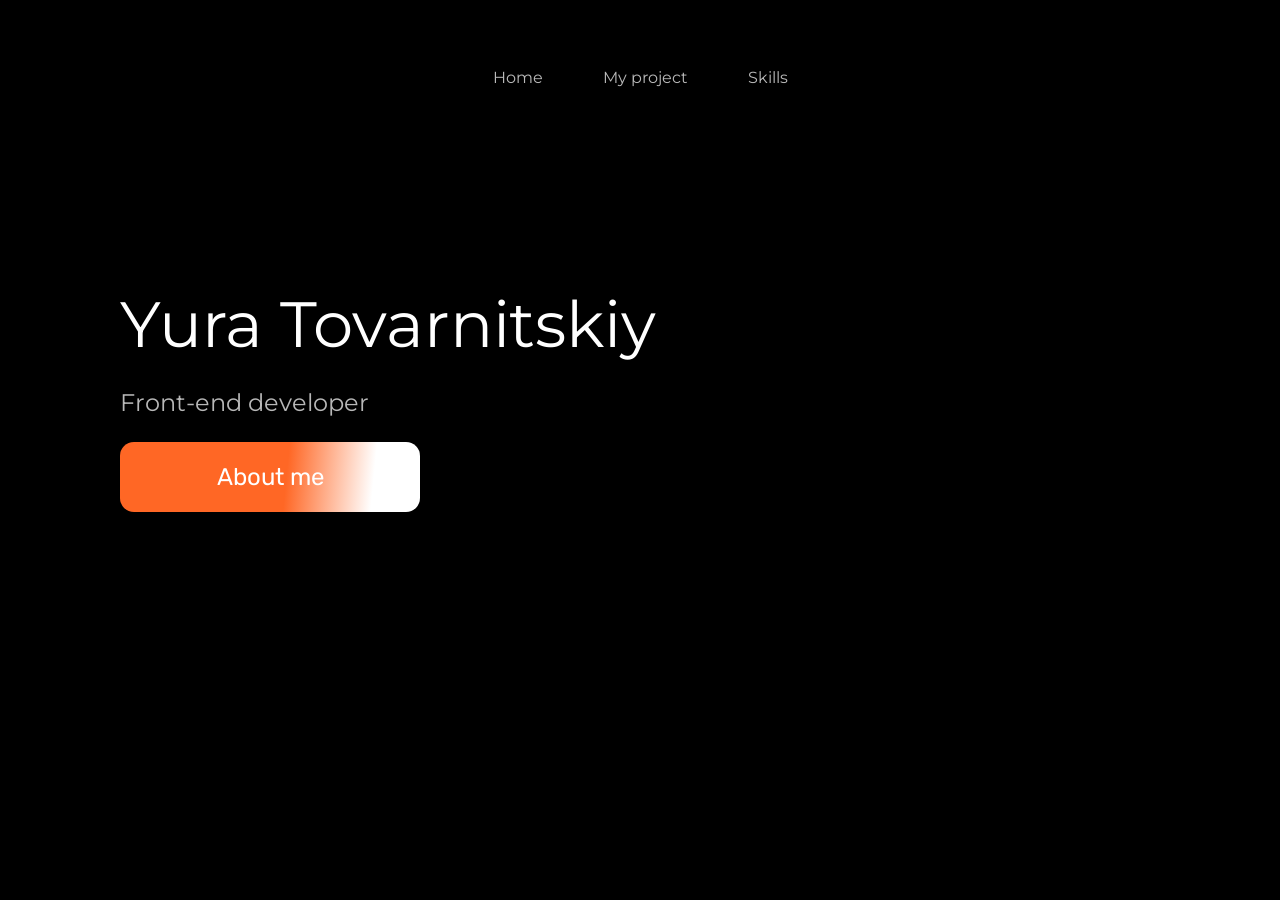
==== index.html @ b0784d82 "New site" ====
<!DOCTYPE html>
<html lang="en">
<head>
    <meta charset="UTF-8">
    <meta http-equiv="X-UA-Compatible" content="IE=edge">
    <meta name="viewport" content="width=
    , initial-scale=1.0">
    <link rel="preconnect" href="https://fonts.googleapis.com">
<link rel="preconnect" href="https://fonts.gstatic.com" crossorigin>
<link href="https://fonts.googleapis.com/css2?family=Montserrat:wght@600&display=swap" rel="stylesheet">
<link rel="preconnect" href="https://fonts.googleapis.com">
<link rel="preconnect" href="https://fonts.gstatic.com" crossorigin>
<link href="https://fonts.googleapis.com/css2?family=Montserrat:wght@800&display=swap" rel="stylesheet">
<link rel="preconnect" href="https://fonts.googleapis.com">
<link rel="preconnect" href="https://fonts.gstatic.com" crossorigin>
<link href="https://fonts.googleapis.com/css2?family=Rubik:wght@800&display=swap" rel="stylesheet">
    <link rel="icon" href="img/apple.png">
    <title>Portfolio</title>
    <style>
  *{
      margin: 0;
      padding: 0;
      box-sizing: border-box;
  }
.wrap{
width: 100%;
height: 100vh;
background-color: rgb(0, 0, 0);

}
.head{
    width: 100%;
    height: 15%;
    /* background-color: rgb(255, 255, 255); */
    display: flex
}
.logo{
    width: 20% ;
    height: 100%;
    /* background-color: rgb(5, 50, 255); */
    display: flex;
    align-items: center;
}
.headtext{
    width: 60% ;
    height: 100%;
    /* background-color: rgb(255, 0, 119); */
    display: flex;
    align-items: center;
    justify-content: center;
    padding-top: 20px;

}
.insta{
    width: 20% ;
    height: 100%;
    /* background-color: rgb(60, 255, 0); */
    display: flex;
    justify-content: center;
    align-items: center;
    padding-top: 20px;
}
.logor{
    width: 50px;
    margin-left: 70px;
    padding-top: 20px;
}
.headtext a{
    text-decoration: none;
    color: #BABABA;
    font-family: 'Montserrat', sans-serif;
    margin: 30px;
}
.riop{
    display: flex; 
}
 
.leftbody{
    width: 50%;
    height: 85vh;
    /* background-color: rgb(41, 7, 51); */
}
.rightbody{
    width: 50%;
    height: 85vh;
    /* background-color: rgb(252, 13, 33); */
    display: flex;
    justify-content: flex-start;
    align-items: center;
}
.boxleft{
    width: 600px;
    height: 500px;
    /* background-color: aquamarine; */
    margin-left: 120px;
    padding-top: 150px;
}
.yura{
    font-size: 64px;
    font-family: 'Montserrat', sans-serif;
    color: #ffff;
   
}
.front{
    color: #B8B8B8;
    font-size: 24px;
    font-family: 'Montserrat', sans-serif;
   margin-top: 25px;
}
.about{
margin-top: 25px;
width: 300px;
height: 70px;
border: none;
font-family: 'Rubik', sans-serif;
font-size: 24px;
color: #ffff;
border-radius: 14px;
background: linear-gradient(95.67deg, #FF6725 55.3%, #FFFFFF 83.87%);
cursor: pointer;
}

.avae{
    width: 400px;
    margin-left: 100px;
}
.headtext a:hover{
    border-bottom: 2px solid  #B8B8B8  ;
    transition: 0.2s;
}
    </style>

</head>
<body>
<div class="wrap">
    <div class="head">
       <div class="logo">
           <img class="logor" src="img/logo.png" alt="">
       </div>
       <div class="headtext">
           <a class="home" href="index.html">Home</a>
           <a class="home" href="Myproject.html">My project</a>
           <a class="home" href="skills.html">Skills</a>

       </div>
       <div class="insta">
           <a href="https://instagram.com/_.yurchik.__?igshid=YmMyMTA2M2Y=">
           <img src="img/instagram.png" alt="">
           </a>
       </div>
       </div>
     <div class="riop">
       <div class="leftbody">
       <div class="boxleft">
       <p class="yura">Yura Tovarnitskiy</p>
    <p class="front">Front-end developer</p>
    <a href="About.html">
        <button class="about">About me</button>
    </a>
    
       </div>
       </div>

       <div class="rightbody">
     <img class="avae" src="img/ava.png" alt="">
       </div>

     </div>

</div>




    
</body>
</html>
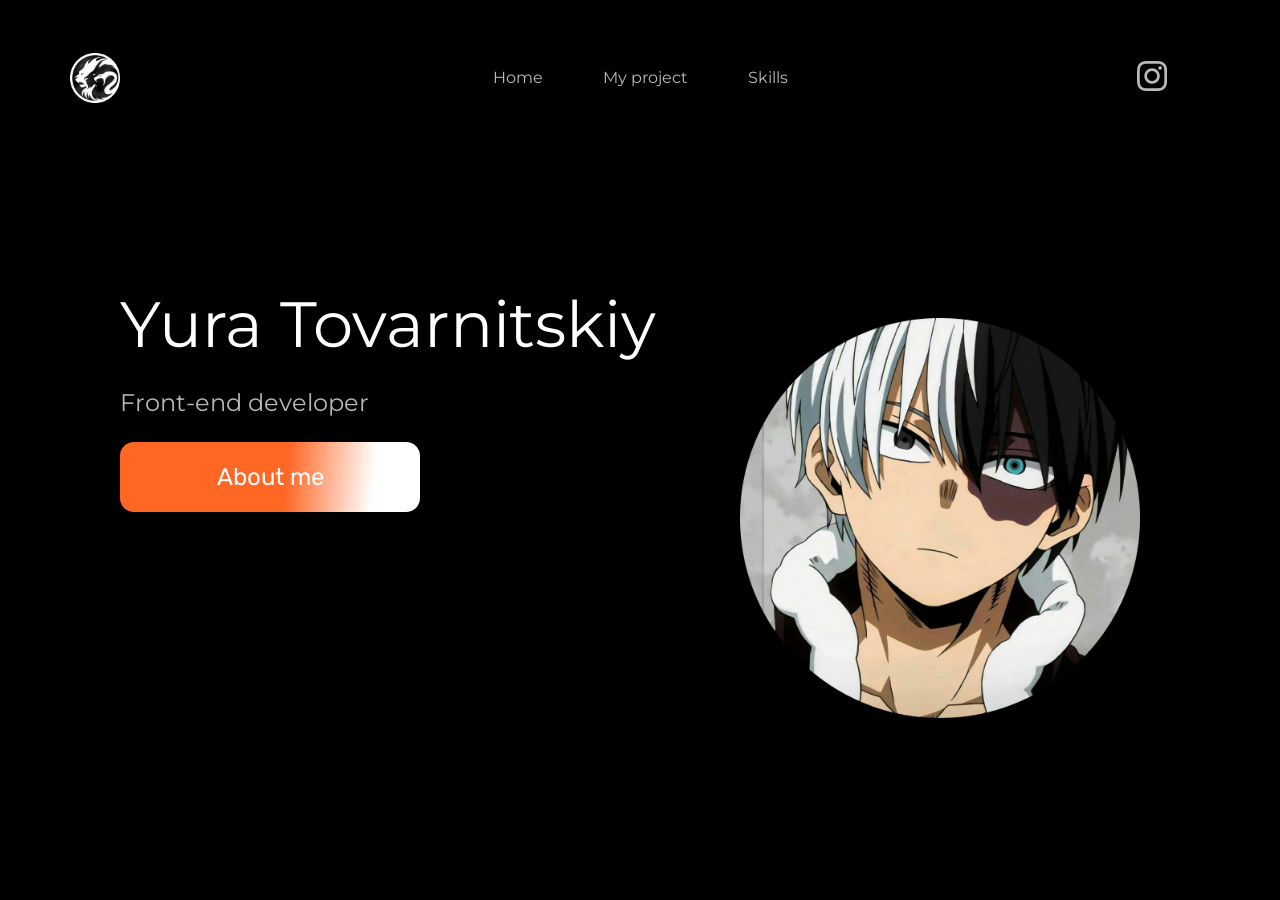
==== commit b851caca: "Add files via upload" ====
(no text change in the page or its own stylesheets)
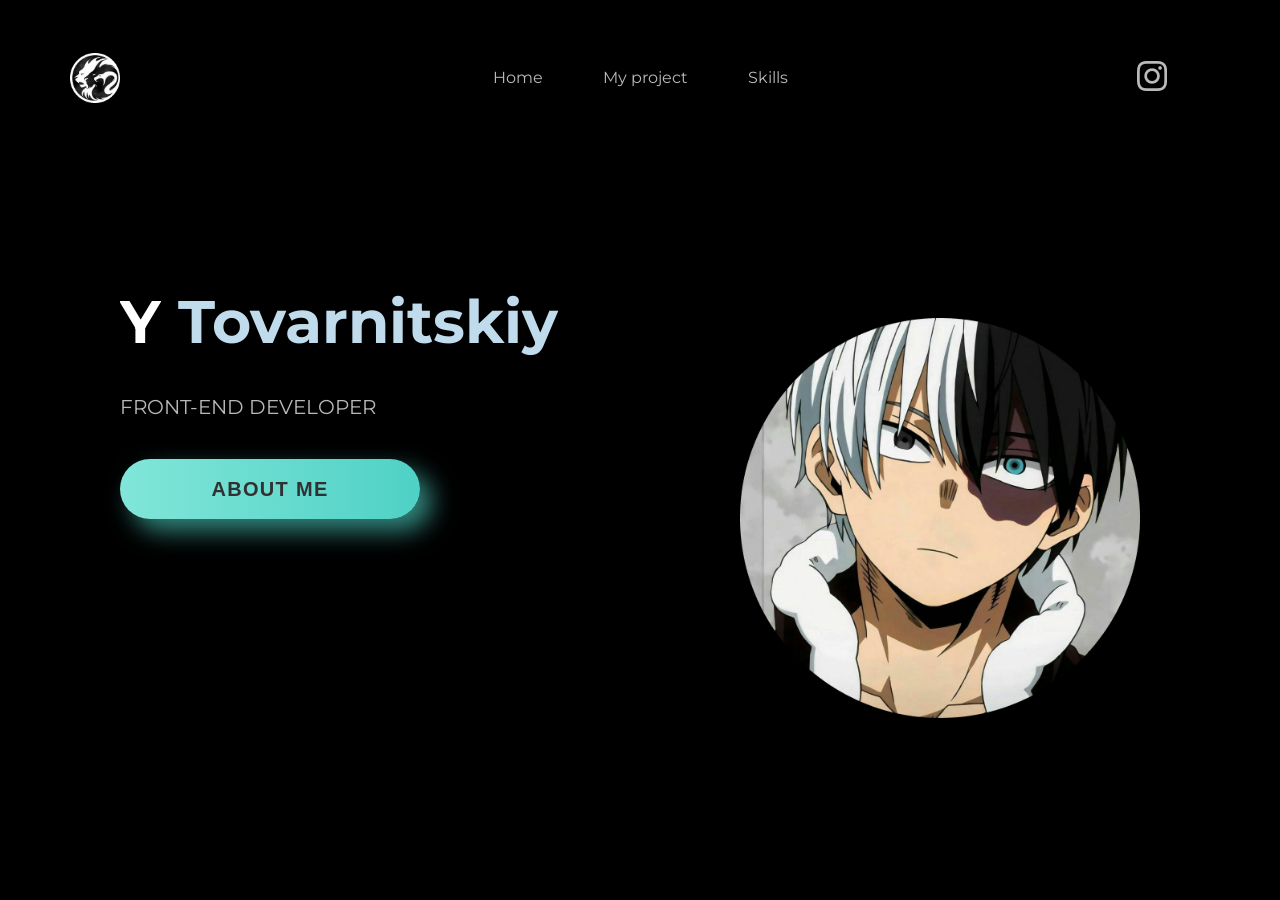
==== commit 28ad65a6: "Add files via upload" ====
--- a/index.html
+++ b/index.html
@@ -128,6 +128,198 @@
     border-bottom: 2px solid  #B8B8B8  ;
     transition: 0.2s;
 }
+
+
+.animate-charcter{
+
+text-transform: uppercase;
+background-image: linear-gradient(
+ -225deg,
+ #B8B8B8 0%,
+ #B8B8B8 29%,
+ #B8B8B8 67%,
+ rgba(129,230,217,1) 100%
+);
+background-size: auto auto;
+background-clip: border-box;
+background-size: 200% auto;
+background-clip: text;
+-webkit-background-clip: text;
+-webkit-text-fill-color: transparent;
+animation: textclip 10s linear infinite;
+display: inline-block;
+color: #B8B8B8;
+    font-size: 20px;
+    font-family: 'Montserrat', sans-serif;
+   margin-top: 5px;
+   animation-iteration-count: 2;
+}
+
+@keyframes textclip {
+to {
+ background-position: 200% center;
+}
+}
+
+
+
+.button {
+  min-width: 300px;
+  min-height: 60px;
+  font-family: 'Nunito', sans-serif;
+  font-size: 20px;
+  text-transform: uppercase;
+  letter-spacing: 1.3px;
+  font-weight: 700;
+  color: #313133;
+  background: #4FD1C5;
+background: linear-gradient(90deg, rgba(129,230,217,1) 0%, rgba(79,209,197,1) 100%);
+  border: none;
+  border-radius: 1000px;
+  box-shadow: 12px 12px 24px rgba(79,209,197,.64);
+  transition: all 0.3s ease-in-out 0s;
+  cursor: pointer;
+  outline: none;
+  position: relative;
+  padding: 10px;
+  margin-top: 40px;
+  }
+
+button::before {
+content: '';
+  border-radius: 1000px;
+  min-width: calc(300px + 12px);
+  min-height: calc(60px + 12px);
+  border: 6px solid #00FFCB;
+  box-shadow: 0 0 60px rgba(0,255,203,.64);
+  position: absolute;
+  top: 50%;
+  left: 50%;
+  transform: translate(-50%, -50%);
+  opacity: 0;
+  transition: all .3s ease-in-out 0s;
+}
+
+.button:hover, .button:focus {
+  color: #313133;
+  transform: translateY(-6px);
+}
+
+button:hover::before, button:focus::before {
+  opacity: 1;
+}
+
+button::after {
+  content: '';
+  width: 30px; height: 30px;
+  border-radius: 100%;
+  border: 6px solid #00FFCB;
+  position: absolute;
+  z-index: -1;
+  top: 50%;
+  left: 50%;
+  transform: translate(-50%, -50%);
+  animation: ring 1.5s infinite;
+}
+
+button:hover::after, button:focus::after {
+  animation: none;
+  display: none;
+}
+
+@keyframes ring {
+  0% {
+    width: 30px;
+    height: 30px;
+    opacity: 1;
+  }
+  100% {
+    width: 300px;
+    height: 300px;
+    opacity: 0;
+  }
+}
+
+h1{
+    color: rgb(255, 255, 255);
+    font-size: 60px;
+    font-family: 'Montserrat', sans-serif;
+
+}
+
+.container{
+    display: inline-block;
+    overflow: hidden;
+    color: #c0dbeb
+}
+.end1, .middle1, .middle2{
+    display: inline-block;
+    overflow:hidden;
+    height: 1.5em;
+}
+.end2{
+    position:absolute;
+    color:#c0dbeb
+}
+.middle1, .middle2{
+    color: #ffffff
+}
+.middle1 {
+    animation: ani1 10s infinite;
+    animation-delay: -3s;
+    max-width: 0;
+    animation-iteration-count: 1;
+}
+.middle2 {
+    animation: ani2 10s infinite;
+    animation-delay: -3s;
+    max-width: 0;
+}
+
+@keyframes ani1 {
+    0% {
+    max-width: 500px;
+  }
+  
+  25% {
+    max-width: 0;
+  }
+  
+  75% {
+    max-width: 0;
+  }
+  
+  90% {
+    max-width: 500px;
+  }
+  
+  100% {
+    max-width: 500px;
+  }
+}
+
+@keyframes ani2 {
+    0% {
+        max-width: 0;
+    }
+
+    25% {
+        max-width: 0;
+    }
+
+    50% {
+        max-width: 500px;
+    }
+
+    75% {
+        max-width: 0;
+    }
+
+    100% {
+        max-width: 0;
+    }
+}
+
     </style>
 
 </head>
@@ -152,10 +344,15 @@
      <div class="riop">
        <div class="leftbody">
        <div class="boxleft">
-       <p class="yura">Yura Tovarnitskiy</p>
-    <p class="front">Front-end developer</p>
+        <h1 class="start">
+            <span class="end1">Y</span><span class="middle1">ura</span>
+            <span class="middle2"><i class="fas fa-code"></i></span><span class="end2">Tovarnitskiy</span>
+        </h1>
+       <p class="animate-charcter">Front-end developer</p>
     <a href="About.html">
-        <button class="about">About me</button>
+        <div class="wrape">
+            <button class="button">About me</button>
+          </div>
     </a>
     
        </div>
